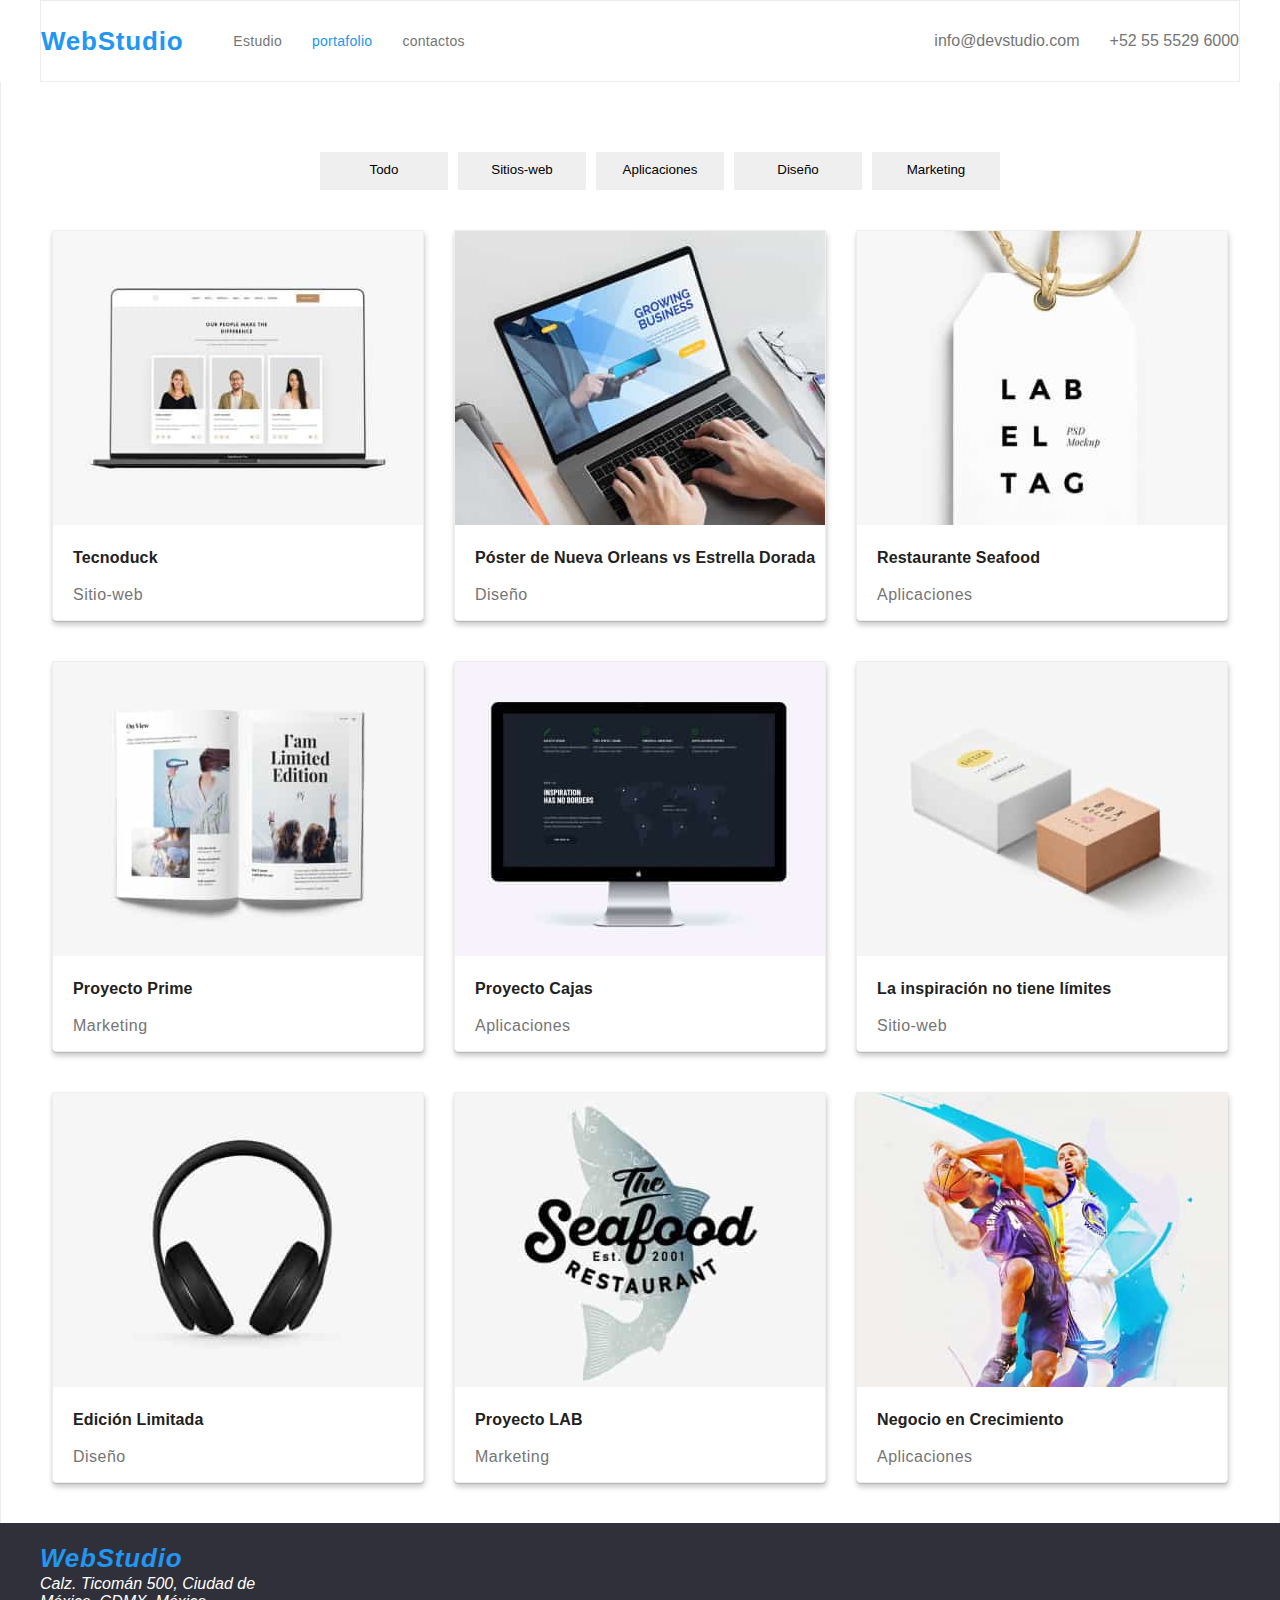
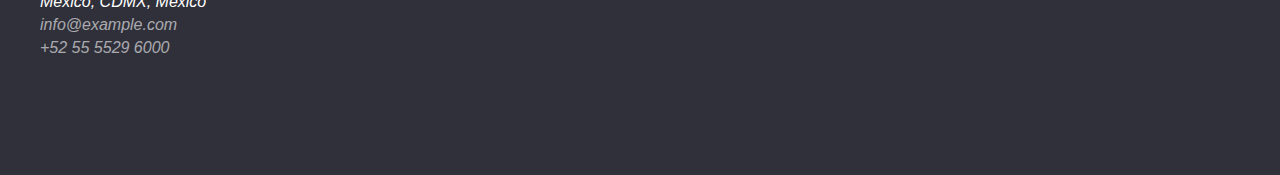
==== portafolio.html @ b8e181a7 "tarea3" ====
<!DOCTYPE html>
<html lang="en">
<head>
    <meta charset="UTF-8">
    <meta http-equiv="X-UA-Compatible" content="IE=edge">
    <meta name="viewport" content="width=device-width, initial-scale=1.0">
    <link rel="stylesheet" href="https://cdnjs.cloudflare.com/ajax/libs/modern-normalize/2.0.0/modern-normalize.css" integrity="sha512-gA2Bvu0/hw4oj0Lp8ZHjK+o3S4BE5m8d/wNVy6ktKLhHKPpWLQwv9ixzuWirWOakoJqlBdePq2NhoCaUOQ5npQ==" crossorigin="anonymous" referrerpolicy="no-referrer" />
    <link href="https://fonts.googleapis.com/css2?family=Montserrat:wght@400;700&display=swap" rel="stylesheet">
    <link rel="stylesheet" href="css/styles.css">
    <title>portafolio</title>
</head>
<body>
    <header>
        <div class="container">
        <section  class="menu">
        <nav class="menu-nav">
            <a class="logo" href="">WebStudio</a>
           <ul class="list_menu">
            <li><a class="page" href="index.html">Estudio</a> </li>
            <li><a class="page current-page" href="portafolio.html">portafolio</a></li>
            <li><a class="page" href="contactos">contactos</a></i>
           </ul> 
        </nav>
        <ul class="list-contac">
            <li><a class="page" href="mailto:info@devstudio.com">info@devstudio.com</a></li>
            <li><a class="page" href="tel:+52 55 5529 6000">+52 55 5529 6000</a></li>
        </ul>
        </section>
        </div>
    </header>
    
    <main>
        <ul class="list_buttons">
            <li><button class="btns">Todo</button></li>
            <li><button class="btns">Sitios-web</button></li>
            <li><button class="btns">Aplicaciones</button></li>
            <li><button class="btns">Diseño</button></li>
            <li><button class="btns">Marketing</button></li>
        </ul>
        <ul class="list-porta">
            <li class="elem-porta" > <img class="img-porta" src="images/portafolio/imagen1.jpg" alt="imagen1" width="">
                <p class="nom-porta">Tecnoduck</p>
                <p class="p-porta">Sitio-web</p>
            </li>
            <li class="elem-porta"> <img src="images/portafolio/imagen2.jpg" alt="imagen1" width=""> 
                <p class="nom-porta">Póster de Nueva Orleans vs Estrella Dorada</p>
                <p class="p-porta">Diseño</p>
            </li>
            <li class="elem-porta"> <img src="images/portafolio/imagen3.jpg" alt="imagen1" width="">
                <p class="nom-porta">Restaurante Seafood</p>
                <p class="p-porta">Aplicaciones</p>
            </li>
        </ul>
        <ul class="list-porta">
            <li class="elem-porta"> <img src="images/portafolio/imagen4.jpg" alt="imagen1" width=""> 
                <p class="nom-porta">Proyecto Prime</p>
                <p class="p-porta">Marketing</p>
            
            </li>
            <li class="elem-porta"> <img src="images/portafolio/imagen5.jpg" alt="imagen1" width=""> 
                <p class="nom-porta">Proyecto Cajas</p>
                <p class="p-porta">Aplicaciones</p>
            </li>
            <li class="elem-porta"> <img src="images/portafolio/imagen6.jpg" alt="imagen1" width=""> 
                <p class="nom-porta">La inspiración no tiene límites</p>
                <p class="p-porta">Sitio-web</p>
            </li>
        </ul>
        <ul class="list-porta">
            <li class="elem-porta"> <img src="images/portafolio/imagen7.jpg" alt="imagen1" width=""> 
                <p class="nom-porta">Edición Limitada</p>
                <p class="p-porta">Diseño</p>
            </li>
            <li class="elem-porta"> <img src="images/portafolio/imagen8.jpg" alt="imagen1" width=""> 
                <p class="nom-porta">Proyecto LAB</p>
                <p class="p-porta">Marketing</p>
            </li>
            <li class="elem-porta"> <img src="images/portafolio/imagen9.jpg" alt="imagen1" width=""> 
                <p class="nom-porta">Negocio en Crecimiento</p>
                <p class="p-porta">Aplicaciones</p>
            </li>
        </ul>

    </main>
    <footer>
        <section class="container-foo">
         <div class="container">
             <address>
             <a class="logo-foo" href="index.html">WebStudio</a>
             <ul class="list-foo">
             <li><a class="dir" href="direccion">Calz. Ticomán 500, Ciudad de México, CDMX, México</a></li> 
             <li><a class="item-foo" href="mailto:info@example.com">info@example.com</a></li>
             <li><a class="item-foo" href="tel:+52 55 5529 6000">+52 55 5529 6000 </a></li>
         </ul>
     </address>
         </div>
     </section>
     </footer>
</body>
</html>
---- css/styles.css ----
:root{
    --accent-color: #2196f3;
    --white-color: #ffffff;
    --black-color: #212121;

    --gray-color: #f5f4fa;
    --text-color: #757575;

    --background-black: #2f303a;
    --container-padding: calc((100% - 1200px) / 2);
    --border-seccion: 1px solid #ECECEC;
    --padding-seccion: 94px 0;

}
.container{
    padding: 0 15px;
    max-width: 1200px;
    margin: 0 auto;   
}
body{
    padding-top: 0px;
    padding-bottom: 0px;
    margin: 0;
    font-family: "Roboto", sans-serif;
}

.menu{
    display: flex;
    justify-content: space-between;
    align-items: center;
    height: 80px;
    background: var(--white-color);
    border: 1px solid #ECECEC;
}
.page{
    color:  var(--text-color);
    text-decoration: none;
}

.list-contac{
    display: flex;
    list-style: none;
    gap: 30px;
    margin: 0px;
    padding: 0px;
}

.page:hover,
.item:hover,
.current-page:focus,
.page.current-page
{
color: var(--accent-color);
}

.logo{
    font-family: "releway", sans-serif;
    margin-right: 50px;
    font-weight: 700;
    font-size: 26px;
    line-height: 31px;
    font-family: "Raleway" sans-serif; 
    text-align: right;
    letter-spacing: 0.03em;
    color: var(--accent-color);
    text-decoration: none;
}
.list_menu{
    display: flex;
    gap: 30px;
    padding: 0;
    height: 16px;
    margin: 0;
    left: 453px;
    font-weight: 500;
    font-size: 14px;
    line-height: 16px;
    letter-spacing: 0.02em;
    color: var(--accent-color);
    list-style: none;  
    justify-content: center; 
}
.menu-nav{
    display: flex;
    justify-content: center;
    align-items: center;
}

.titulo{
    display: flex;
    background-color: var(--background-black);
    height: 600px;
    padding: var(--padding-seccion);
    justify-content: center;
    align-items: center;
}
h1{
    width: 696px;
    height: 120px;
    font-weight: 900;
    font-size: 44px;
    line-height: 60px;
    text-align: center;
    letter-spacing: 0.06em;
    text-transform: uppercase;
    color: var(--white-color);
    margin-top: 30px;
}
.btn-serv{
   display: flex;
   justify-content: center;
   align-items: center;
   padding: 10px 32px;
   color: var(--white-color);
   position: absolute;
   margin-top: 200px;
   cursor: pointer;
   background: var(--accent-color);
   box-shadow: 0px 4px 4px rgba(0, 0, 0, 0.15);
   border-radius: 4px


}

/* ----------------------seccion 1----------------------- */
.seccion1{
    padding: var(--padding-seccion);
}
.list-seccion1{
    display: flex;
    margin: 0px;
    gap: 25px;
    padding-left: 0px;
    justify-content: center;
    list-style: none;
    border-left: var(--border-seccion);
    border-right: var(--border-seccion);
    padding-top: 30px;
    
}

.titulo-h3{
width: 270px;
height: 16px;
font-weight: 700;
font-size: 14px;
line-height: 16px;
letter-spacing: 0.03em;
text-transform: uppercase;
color: var(--black-color);
}

.p-seccion1{
width: 270px;
height: 75px;
left: 215px;
top: 801px;
font-weight: 400;
font-size: 14px;
line-height: 24px;
letter-spacing: 0.03em;
color: var(--text-color);
}
/* ------------------------------seccion2----------------- */
.img-secc2:hover{
    opacity: 0.5;
    cursor: pointer;
}
.seccion2{
    border-left: var(--border-seccion);
    border-right: var(--border-seccion);
    padding-bottom: 80px;
    padding: var(--padding-seccion);
}
.titulo-h2{
    display: flex;
    margin: 0;
    margin-bottom: 60px;
    height: 46.24px;
    font-size: 36px;
    line-height: 42px;
    text-align: center;
    letter-spacing: 0.03em;
    justify-content: center;
    align-items: center;
    color: var(--black-color);
}

.list-seccion2{
    display: flex;
    padding: 0;
    gap: 10px;
    justify-content: center;
    list-style: none;
}


/* ------------------------------seccion3----------------- */
.seccion3{
padding: var(--padding-seccion);
    height: 648px;
    background: var(--gray-color);
}

.list-seccion3{
    display: flex;
    padding: 0;
    justify-content: center;
    gap: 23px;
}
.item-sec3{
    list-style: none;
    background: var(--white-color);
    box-shadow: 0px 1px 3px rgba(0, 0, 0, 0.12), 0px 1px 1px rgba(0, 0, 0, 0.14), 0px 2px 1px rgba(0, 0, 0, 0.2);
    border-radius: 0px 0px 4px 4px;
}
.item-sec3:hover{
    box-shadow: var(--text-color);
    cursor: pointer;
}
.img-sec3{
    width: 270px;
    height: 260px;
}
.nombre{
    display: flex;
    margin-left: 0px;
    font-size: 16px;
    line-height: 19px;
    letter-spacing: 0.03em;
    color: var(--black-color);
    justify-content: center;
   

}
.seccion3 ul li p{
    font-size: 16px;
    line-height: 19px;
    text-align: center;
    letter-spacing: 0.03em;
    color: var(--text-color);
}

/* ------------------------------footer----------------------- */
footer{
    
    height: 252px;
    background: var(--background-black);
}
.container-foo{
    padding-top: 20px;   
}
.logo-foo{
    display: flex;
    
    font-weight: 700;
    font-size: 26px;
    line-height: 31px;
    text-align: right;
    letter-spacing: 0.03em;
    color: var(--accent-color);
    text-decoration: none;
    cursor: default;
}
.list-foo{
    list-style: none;
    padding: 0;
    margin-top: 1px;
    
}
.dir{
    display: flex;
    width: 231px;
    height: 21px;
    margin-bottom: 20px;
    color: var(--white-color);
    text-decoration: none;
    cursor: default;
}

.item-foo{
 display: flex;
 margin-top: 5px;
 text-decoration: none;
 color: rgba(255, 255, 255, 0.6);
 cursor: default;
}
/* --------------------------------PORTAFOLIO---------------------------- */

.list_buttons{
    display: flex;
    justify-content: center;
    border-left: var(--border-seccion);
    border-right: var(--border-seccion);
    margin: 0px;
    gap: 10px;
    padding-top: 70px;
    list-style: none;
    color: var(--black-color); 
    padding-bottom: 40px;
}
.btns{
    display: flex;
    width: 128px;
    height: 38px;
    padding: 10px;
    border: 0;
    cursor: pointer;
    justify-content: center;
}
.btns:focus{
    background-color: var(--accent-color);
    color: var(--gray-color);
}

.list-porta{
    display: flex;
    list-style: none;
    margin: 0px;
    gap: 30px;
    padding-left: 0px;
    padding-bottom: 40px;
    justify-content: center;
    border-left: var(--border-seccion);
    border-right: var(--border-seccion);
}
.elem-porta{
    box-sizing: border-box;
    background: var(--white-color);
    border: 1px solid #EEEEEE;
    box-shadow: 0px 1px 1px rgba(0, 0, 0, 0.12), 0px 4px 4px rgba(0, 0, 0, 0.06), 1px 4px 6px rgba(0, 0, 0, 0.16);
    border-radius: 0px 0px 4px 4px;
}
.img-porta:hover,
.elem-porta:hover{
    fill: var(--accent-color)
    box-shadow: rgba(82, 82, 82, 0.3) 0 3px 5px;
    cursor: pointer;
    color: var(--black-color);
}

.nom-porta{
    display: flex;
    font-weight: 650;
    font-size: 16px;
    line-height: 25px;
    letter-spacing: 0.01em;
    color: var(--black-color);
    margin-left: 20px;
}
.p-porta{
    display: flex;
    margin-left: 20px;
    font-weight: 400;
    font-size: 16px;
    letter-spacing: 0.03em;
    color: #757575;
}
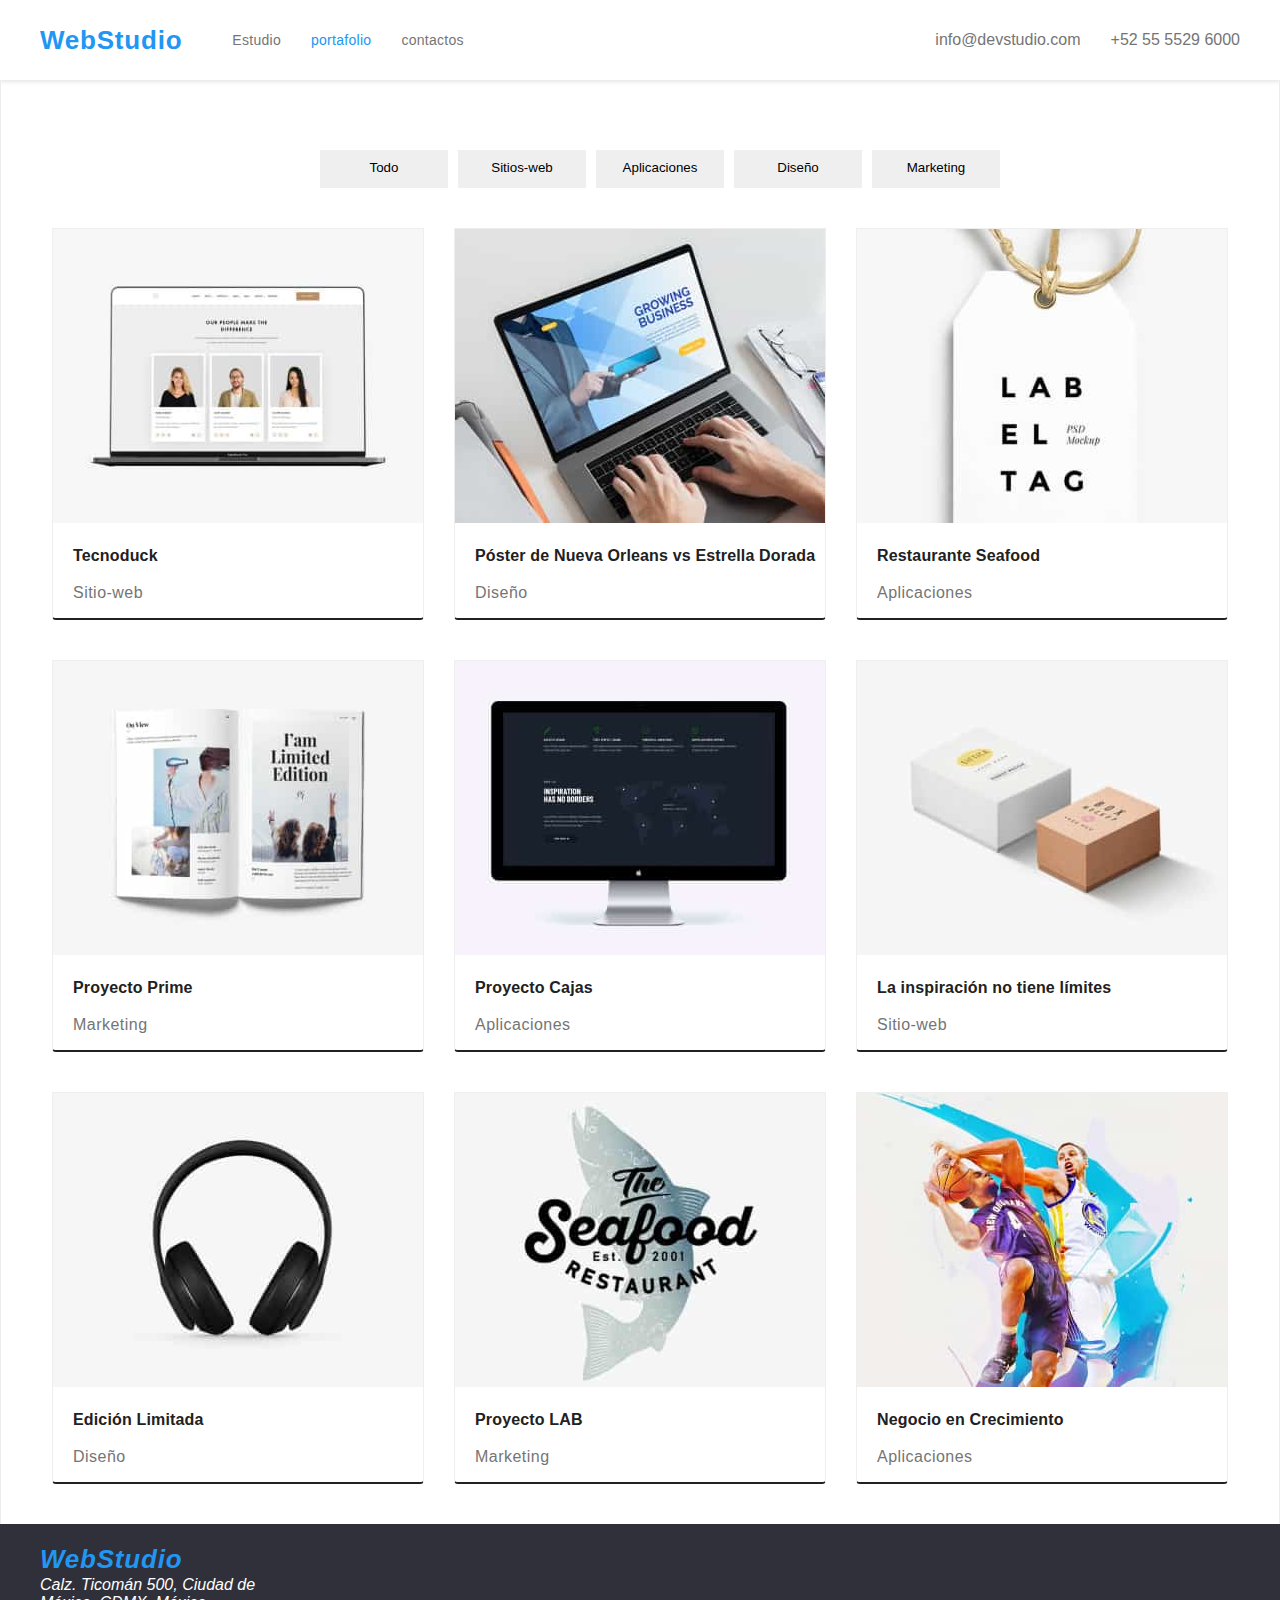
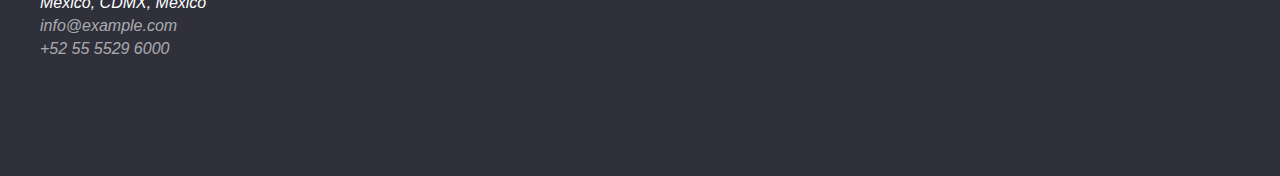
==== commit 8957312e: "tarea3" ====
--- a/portafolio.html
+++ b/portafolio.html
@@ -10,7 +10,7 @@
     <title>portafolio</title>
 </head>
 <body>
-    <header>
+    <header class="menu-header">
         <div class="container">
         <section  class="menu">
         <nav class="menu-nav">
--- a/css/styles.css
+++ b/css/styles.css
@@ -14,7 +14,7 @@
 }
 .container{
     padding: 0 15px;
-    max-width: 1200px;
+    width: 1200px;
     margin: 0 auto;   
 }
 body{
@@ -23,14 +23,15 @@
     margin: 0;
     font-family: "Roboto", sans-serif;
 }
-
+.menu-header{
+    box-shadow: 0px 2px 4px rgba(0, 0, 0, 0.1);
+}
 .menu{
     display: flex;
     justify-content: space-between;
     align-items: center;
     height: 80px;
     background: var(--white-color);
-    border: 1px solid #ECECEC;
 }
 .page{
     color:  var(--text-color);
@@ -328,13 +329,12 @@
     box-sizing: border-box;
     background: var(--white-color);
     border: 1px solid #EEEEEE;
+    border-bottom: 2px solid var(--black-color);
+    border-radius: 0px 0px 4px 4px;
+}
+.elem-porta:hover{
+    border: 0px;
     box-shadow: 0px 1px 1px rgba(0, 0, 0, 0.12), 0px 4px 4px rgba(0, 0, 0, 0.06), 1px 4px 6px rgba(0, 0, 0, 0.16);
-    border-radius: 0px 0px 4px 4px;
-}
-.img-porta:hover,
-.elem-porta:hover{
-    fill: var(--accent-color)
-    box-shadow: rgba(82, 82, 82, 0.3) 0 3px 5px;
     cursor: pointer;
     color: var(--black-color);
 }
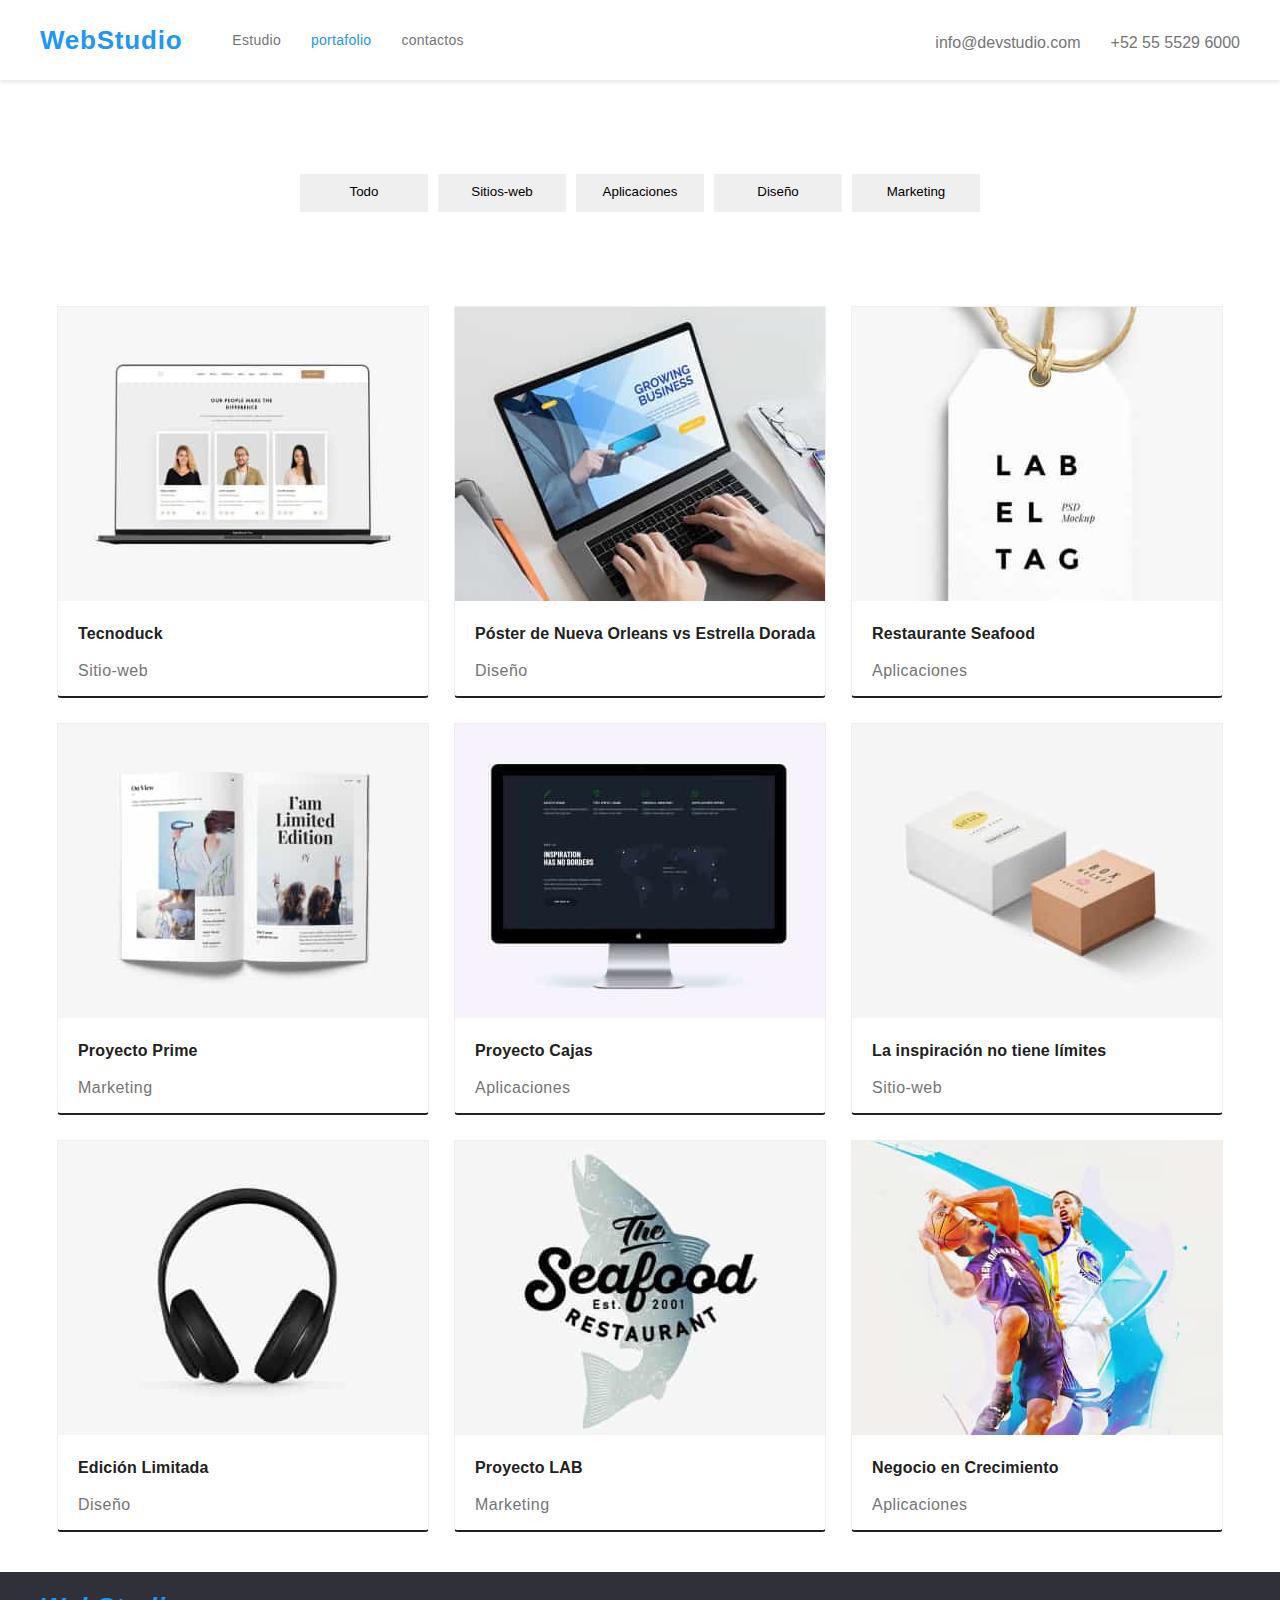
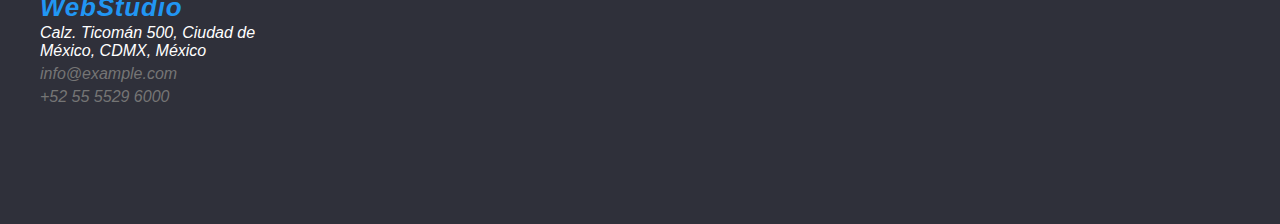
==== commit f9914a4f: "tarea3" ====
--- a/portafolio.html
+++ b/portafolio.html
@@ -22,14 +22,16 @@
            </ul> 
         </nav>
         <ul class="list-contac">
-            <li><a class="page" href="mailto:info@devstudio.com">info@devstudio.com</a></li>
-            <li><a class="page" href="tel:+52 55 5529 6000">+52 55 5529 6000</a></li>
+            <li><a class="item-conta" href="mailto:info@devstudio.com">info@devstudio.com</a></li>
+            <li><a class="item-conta" href="tel:+52 55 5529 6000">+52 55 5529 6000</a></li>
         </ul>
         </section>
         </div>
     </header>
     
     <main>
+        <section>
+            <div class="container">
         <ul class="list_buttons">
             <li><button class="btns">Todo</button></li>
             <li><button class="btns">Sitios-web</button></li>
@@ -37,6 +39,10 @@
             <li><button class="btns">Diseño</button></li>
             <li><button class="btns">Marketing</button></li>
         </ul>
+    </div>
+    </section>
+        <section>
+            <div class="container">
         <ul class="list-porta">
             <li class="elem-porta" > <img class="img-porta" src="images/portafolio/imagen1.jpg" alt="imagen1" width="">
                 <p class="nom-porta">Tecnoduck</p>
@@ -50,8 +56,6 @@
                 <p class="nom-porta">Restaurante Seafood</p>
                 <p class="p-porta">Aplicaciones</p>
             </li>
-        </ul>
-        <ul class="list-porta">
             <li class="elem-porta"> <img src="images/portafolio/imagen4.jpg" alt="imagen1" width=""> 
                 <p class="nom-porta">Proyecto Prime</p>
                 <p class="p-porta">Marketing</p>
@@ -65,8 +69,6 @@
                 <p class="nom-porta">La inspiración no tiene límites</p>
                 <p class="p-porta">Sitio-web</p>
             </li>
-        </ul>
-        <ul class="list-porta">
             <li class="elem-porta"> <img src="images/portafolio/imagen7.jpg" alt="imagen1" width=""> 
                 <p class="nom-porta">Edición Limitada</p>
                 <p class="p-porta">Diseño</p>
@@ -79,8 +81,11 @@
                 <p class="nom-porta">Negocio en Crecimiento</p>
                 <p class="p-porta">Aplicaciones</p>
             </li>
+        
         </ul>
+    </div>
 
+    </section>
     </main>
     <footer>
         <section class="container-foo">
@@ -89,8 +94,8 @@
              <a class="logo-foo" href="index.html">WebStudio</a>
              <ul class="list-foo">
              <li><a class="dir" href="direccion">Calz. Ticomán 500, Ciudad de México, CDMX, México</a></li> 
-             <li><a class="item-foo" href="mailto:info@example.com">info@example.com</a></li>
-             <li><a class="item-foo" href="tel:+52 55 5529 6000">+52 55 5529 6000 </a></li>
+             <li><a class="item-conta" href="mailto:info@example.com">info@example.com</a></li>
+             <li><a class="item-conta" href="tel:+52 55 5529 6000">+52 55 5529 6000 </a></li>
          </ul>
      </address>
          </div>
--- a/css/styles.css
+++ b/css/styles.css
@@ -8,7 +8,6 @@
 
     --background-black: #2f303a;
     --container-padding: calc((100% - 1200px) / 2);
-    --border-seccion: 1px solid #ECECEC;
     --padding-seccion: 94px 0;
 
 }
@@ -23,6 +22,7 @@
     margin: 0;
     font-family: "Roboto", sans-serif;
 }
+
 .menu-header{
     box-shadow: 0px 2px 4px rgba(0, 0, 0, 0.1);
 }
@@ -47,7 +47,7 @@
 }
 
 .page:hover,
-.item:hover,
+.item-conta:hover,
 .current-page:focus,
 .page.current-page
 {
@@ -279,26 +279,24 @@
     cursor: default;
 }
 
-.item-foo{
+.item-conta{
  display: flex;
  margin-top: 5px;
  text-decoration: none;
- color: rgba(255, 255, 255, 0.6);
- cursor: default;
+ color: var(--text-color)
 }
 /* --------------------------------PORTAFOLIO---------------------------- */
 
 .list_buttons{
     display: flex;
     justify-content: center;
-    border-left: var(--border-seccion);
-    border-right: var(--border-seccion);
     margin: 0px;
+    padding: 0px;
+    padding: var(--padding-seccion);
     gap: 10px;
-    padding-top: 70px;
     list-style: none;
     color: var(--black-color); 
-    padding-bottom: 40px;
+    
 }
 .btns{
     display: flex;
@@ -316,14 +314,13 @@
 
 .list-porta{
     display: flex;
+    flex-wrap: wrap;
     list-style: none;
     margin: 0px;
-    gap: 30px;
+    gap: 25px;
     padding-left: 0px;
     padding-bottom: 40px;
     justify-content: center;
-    border-left: var(--border-seccion);
-    border-right: var(--border-seccion);
 }
 .elem-porta{
     box-sizing: border-box;
